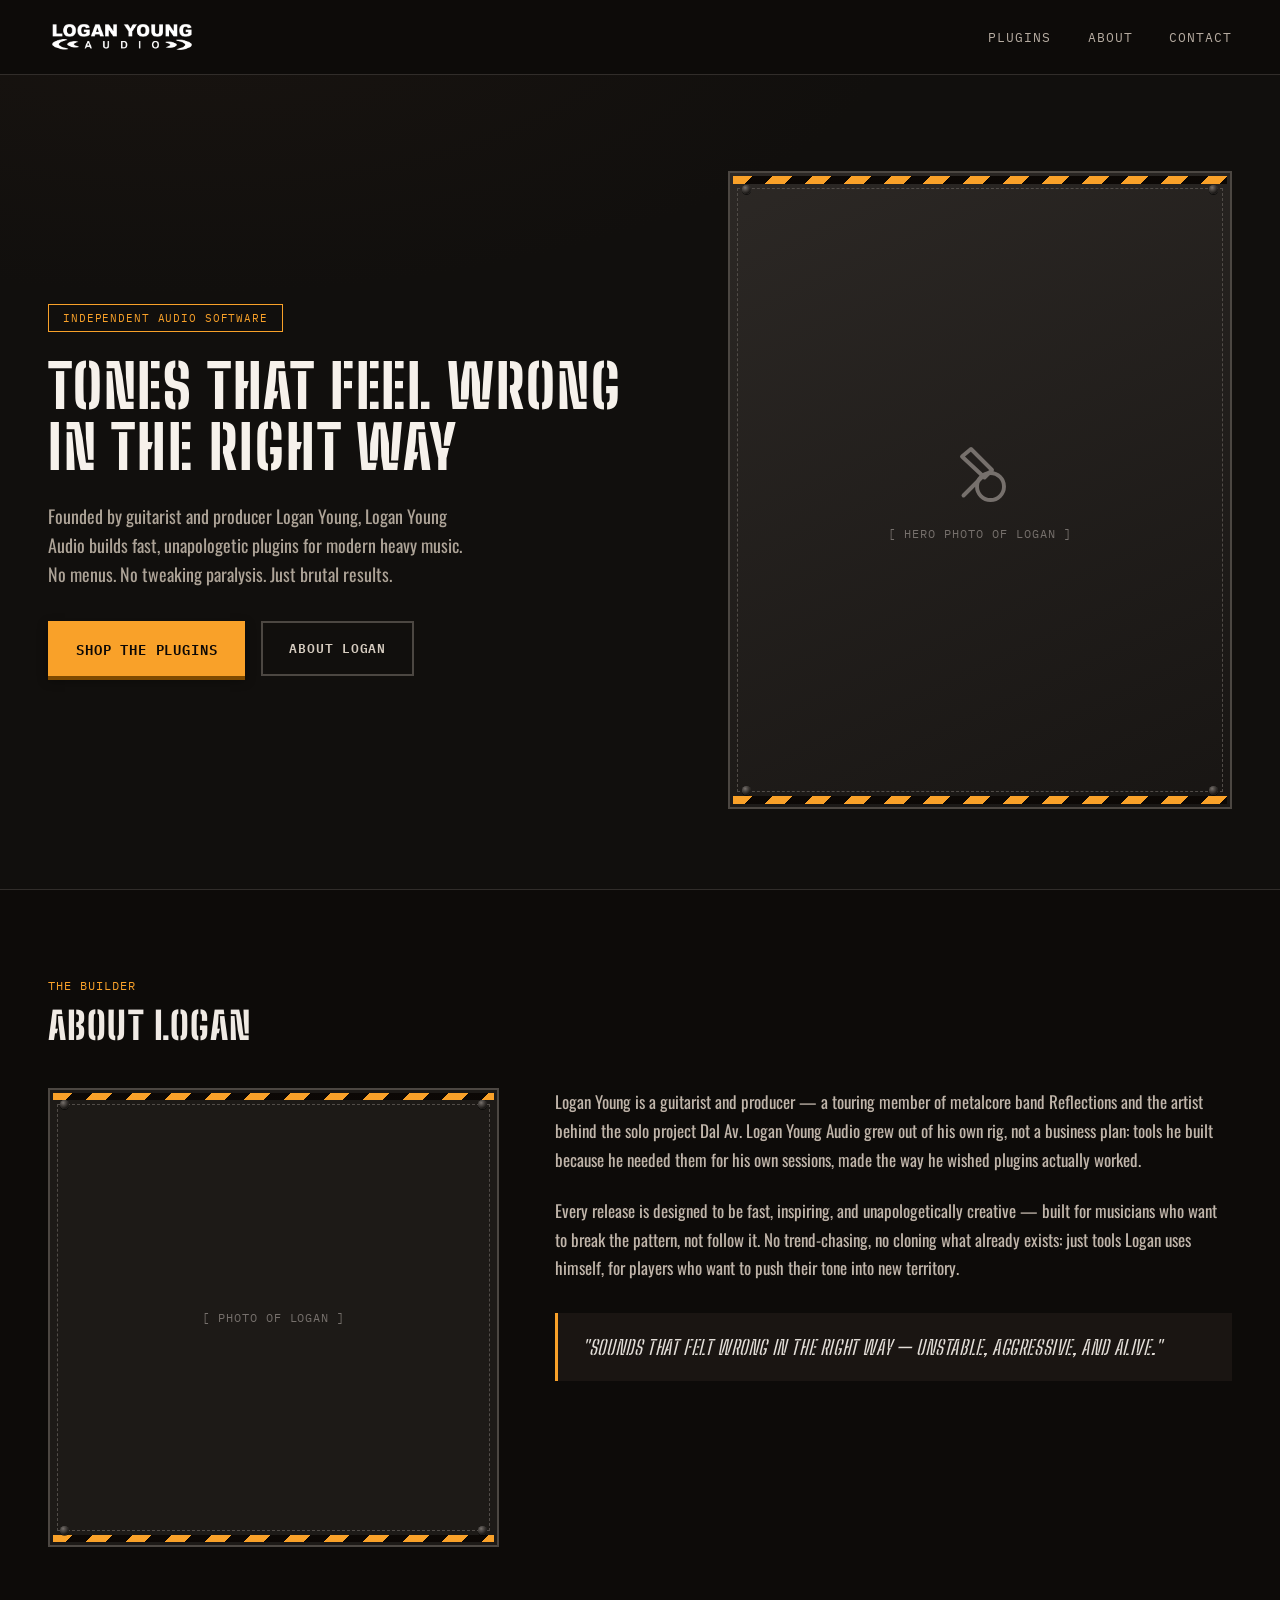
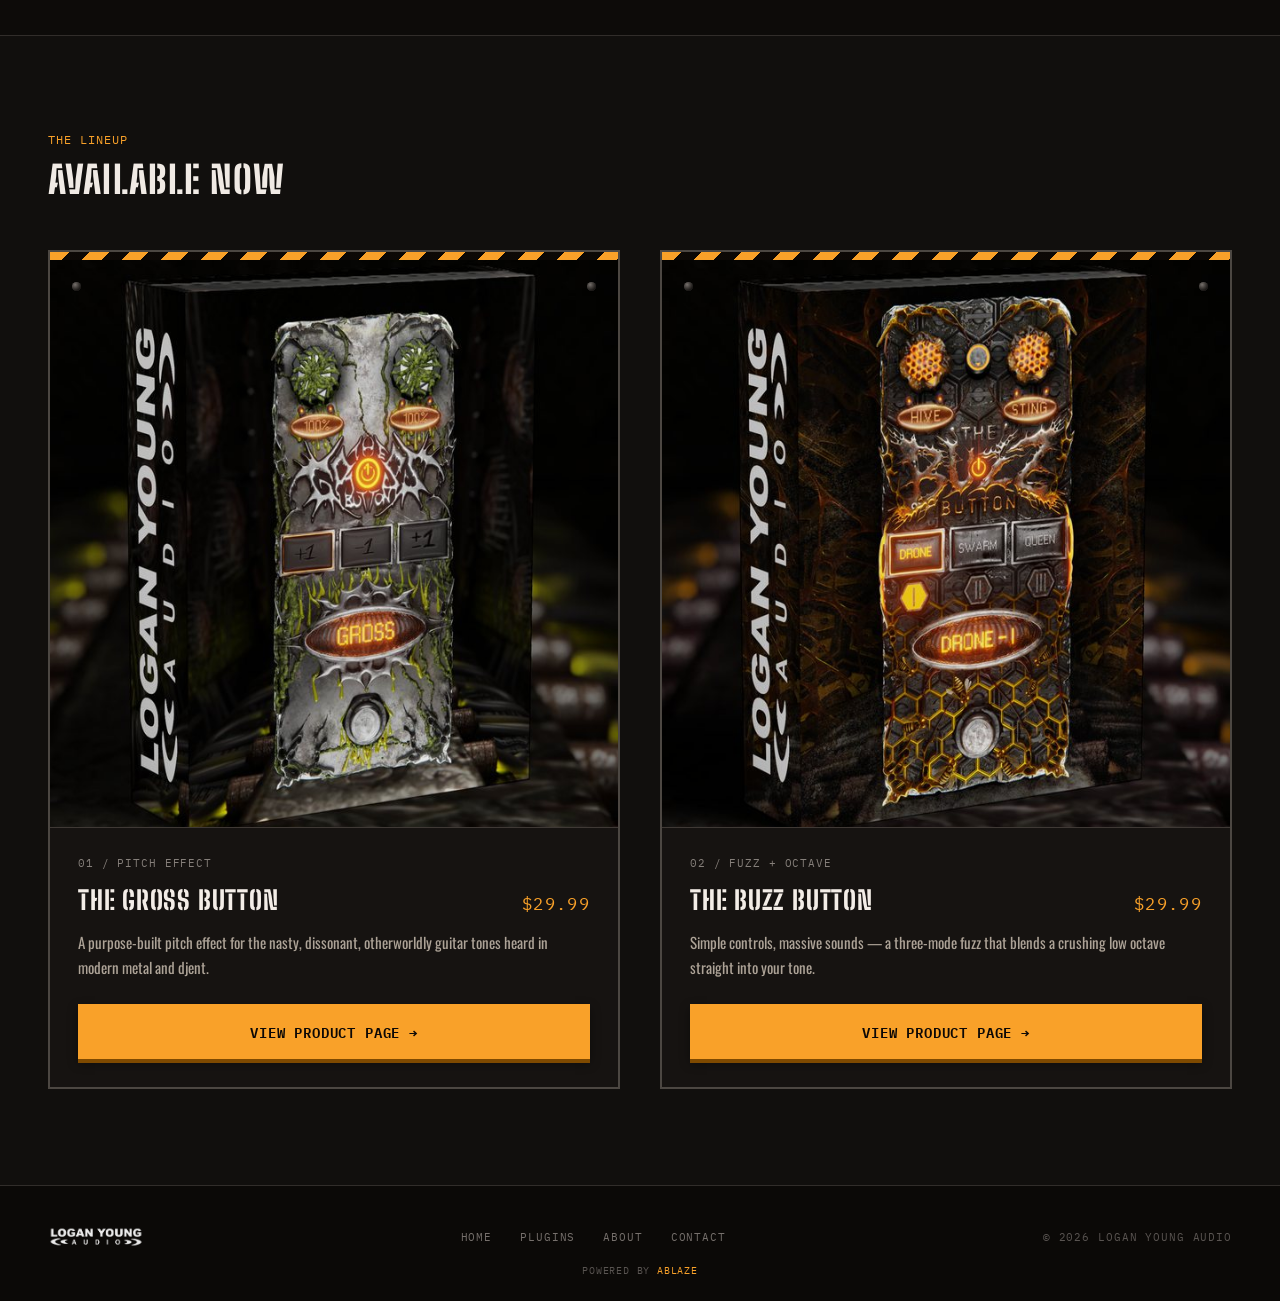
==== v2/index.html @ 4c64d868 "Add files via upload" ====
<!doctype html>
<html lang="en">
<head>
<meta charset="utf-8">
<meta name="viewport" content="width=device-width, initial-scale=1">
<title>Logan Young Audio — Independent Audio Software</title>
<meta name="description" content="Logan Young Audio builds fast, unapologetic plugins for modern heavy music. Shop The Gross Button and The Buzz Button.">
<link rel="stylesheet" href="https://fonts.googleapis.com/css2?family=Big+Shoulders+Stencil:wght@400..900&family=Oswald:wght@400;500;600;700&family=IBM+Plex+Mono:wght@500;600&display=swap">
<style>
  * { box-sizing: border-box; }
  html, body { margin: 0; padding: 0; }
  body {
    font-family: 'Oswald', 'Arial Narrow', sans-serif;
    background: oklch(0.17 0.006 60);
    color: oklch(0.92 0.01 70);
  }
  a { color: var(--accent, oklch(0.78 0.16 68)); text-decoration: none; }
  a:hover { color: oklch(0.85 0.14 68); }
  .stencil {
    font-family: 'Big Shoulders Stencil', 'Arial Narrow', sans-serif;
    text-transform: uppercase;
    letter-spacing: 0.03em;
  }
  .mono {
    font-family: 'IBM Plex Mono', monospace;
    letter-spacing: 0.08em;
    text-transform: uppercase;
  }
  .rivet {
    position: absolute;
    width: 9px;
    height: 9px;
    border-radius: 50%;
    background: radial-gradient(circle at 35% 30%, oklch(0.55 0.01 60), oklch(0.2 0.006 60) 70%);
    box-shadow: 0 1px 0 rgba(0,0,0,0.6), inset 0 0 1px rgba(255,255,255,0.15);
  }
  .btn-primary {
    display: inline-flex;
    align-items: center;
    gap: 10px;
    padding: 16px 28px;
    background: var(--accent, oklch(0.78 0.16 68));
    color: oklch(0.14 0.01 60);
    font-family: 'IBM Plex Mono', monospace;
    font-weight: 600;
    letter-spacing: 0.06em;
    text-transform: uppercase;
    font-size: 14px;
    border: none;
    box-shadow: 0 4px 0 oklch(0.46 0.11 68), 0 4px 10px rgba(0,0,0,0.4);
    cursor: pointer;
  }
  .btn-outline {
    display: inline-flex;
    align-items: center;
    gap: 10px;
    padding: 14px 26px;
    background: transparent;
    color: oklch(0.85 0.02 70);
    font-family: 'IBM Plex Mono', monospace;
    font-weight: 600;
    letter-spacing: 0.06em;
    text-transform: uppercase;
    font-size: 13px;
    border: 2px solid oklch(0.4 0.01 60);
  }
  .hazard-edge {
    background-image: repeating-linear-gradient(135deg, var(--accent, oklch(0.78 0.16 68)) 0 14px, oklch(0.14 0.01 60) 14px 28px);
  }
  @media (max-width: 720px) {
    .hero-grid { grid-template-columns: 1fr !important; }
    .about-grid { grid-template-columns: 1fr !important; }
    .plugin-grid { grid-template-columns: 1fr !important; }
    .nav-links { display: none !important; }
    .headline { font-size: 44px !important; }
    .section-pad { padding-left: 24px !important; padding-right: 24px !important; }
  }
</style>
</head>
<body>
<div style="display: flex; flex-direction: column; width: 100%; min-height: 100vh; background: oklch(0.17 0.006 60); --accent: oklch(0.78 0.16 68);">

  <!-- NAV -->
  <div style="display: flex; align-items: center; justify-content: space-between; padding: 20px 48px; border-bottom: 1px solid oklch(0.3 0.008 60); background: oklch(0.15 0.006 60);">
    <a href="index.html" style="display: flex; align-items: center; gap: 12px;">
      <img src="images/logo.png" alt="Logan Young Audio" style="height: 34px; width: auto;">
    </a>
    <div class="nav-links mono" style="display: flex; gap: 36px; font-size: 13px; color: oklch(0.75 0.02 70);">
      <a href="#plugins" style="color: inherit;">PLUGINS</a>
      <a href="about.html" style="color: inherit;">ABOUT</a>
      <a href="contact.html" style="color: inherit;">CONTACT</a>
    </div>
  </div>

  <!-- HERO -->
  <div class="section-pad" style="padding: 96px 48px 80px; background: radial-gradient(1200px 500px at 15% -10%, oklch(0.24 0.02 55 / 0.35), transparent 60%);">
    <div class="hero-grid" style="display: grid; grid-template-columns: 1.1fr 0.9fr; gap: 64px; align-items: center; max-width: 1200px; margin: 0 auto;">

      <div style="display: flex; flex-direction: column; gap: 24px;">
        <div class="mono" style="display: inline-flex; align-self: flex-start; padding: 6px 14px; border: 1px solid var(--accent, oklch(0.78 0.16 68)); color: var(--accent, oklch(0.78 0.16 68)); font-size: 11px;">INDEPENDENT AUDIO SOFTWARE</div>
        <h1 class="stencil headline" style="margin: 0; font-size: 60px; font-weight: 800; line-height: 1.02; color: oklch(0.96 0.01 70);">TONES THAT FEEL WRONG IN THE RIGHT WAY</h1>
        <p style="margin: 0; font-size: 18px; line-height: 1.6; color: oklch(0.72 0.02 70); max-width: 46ch;">Founded by guitarist and producer Logan Young, Logan Young Audio builds fast, unapologetic plugins for modern heavy music. No menus. No tweaking paralysis. Just brutal results.</p>
        <div style="display: flex; gap: 16px; margin-top: 8px;">
          <a href="#plugins" class="btn-primary">Shop The Plugins</a>
          <a href="about.html" class="btn-outline">About Logan</a>
        </div>
      </div>

      <div style="position: relative;">
        <div style="position: relative; border: 2px solid oklch(0.4 0.01 60); background: linear-gradient(155deg, oklch(0.28 0.008 60), oklch(0.2 0.006 60)); aspect-ratio: 4 / 5; padding: 3px;">
          <div class="hazard-edge" style="height: 8px; width: 100%;"></div>
          <div style="height: calc(100% - 16px); display: flex; flex-direction: column; align-items: center; justify-content: center; gap: 14px; border: 1px dashed oklch(0.42 0.01 60); margin: 4px;">
            <svg width="72" height="72" viewBox="0 0 24 24" fill="none" stroke="oklch(0.55 0.01 60)" stroke-width="1.3" stroke-linecap="round" stroke-linejoin="round">
              <path d="M9 3l7 7-2.5 2.5L6 5.5 9 3z"></path>
              <circle cx="15.5" cy="15.5" r="4.5"></circle>
              <path d="M12.5 12.5l-6 6"></path>
            </svg>
            <div class="mono" style="font-size: 12px; color: oklch(0.55 0.01 60); text-align: center;">[ HERO PHOTO OF LOGAN ]</div>
          </div>
          <div class="hazard-edge" style="height: 8px; width: 100%;"></div>
          <div class="rivet" style="top: 12px; left: 12px;"></div>
          <div class="rivet" style="top: 12px; right: 12px;"></div>
          <div class="rivet" style="bottom: 12px; left: 12px;"></div>
          <div class="rivet" style="bottom: 12px; right: 12px;"></div>
        </div>
      </div>

    </div>
  </div>

  <!-- ABOUT -->
  <div id="about" class="section-pad" style="padding: 88px 48px; background: oklch(0.15 0.006 60); border-top: 1px solid oklch(0.3 0.008 60); border-bottom: 1px solid oklch(0.3 0.008 60);">
    <div style="max-width: 1200px; margin: 0 auto;">
      <div class="mono" style="font-size: 12px; color: var(--accent, oklch(0.78 0.16 68)); margin-bottom: 10px;">THE BUILDER</div>
      <h2 class="stencil" style="margin: 0 0 40px; font-size: 38px; font-weight: 800; color: oklch(0.94 0.01 70);">ABOUT LOGAN</h2>

      <div class="about-grid" style="display: grid; grid-template-columns: 0.8fr 1.2fr; gap: 56px; align-items: start;">

        <div style="position: relative; border: 2px solid oklch(0.4 0.01 60); background: oklch(0.22 0.008 60); aspect-ratio: 1 / 1; padding: 3px;">
          <div class="hazard-edge" style="height: 7px; width: 100%;"></div>
          <div style="height: calc(100% - 14px); display: flex; align-items: center; justify-content: center; border: 1px dashed oklch(0.42 0.01 60); margin: 4px;">
            <div class="mono" style="font-size: 12px; color: oklch(0.55 0.01 60);">[ PHOTO OF LOGAN ]</div>
          </div>
          <div class="hazard-edge" style="height: 7px; width: 100%;"></div>
          <div class="rivet" style="top: 10px; left: 10px;"></div>
          <div class="rivet" style="top: 10px; right: 10px;"></div>
          <div class="rivet" style="bottom: 10px; left: 10px;"></div>
          <div class="rivet" style="bottom: 10px; right: 10px;"></div>
        </div>

        <div style="display: flex; flex-direction: column; gap: 22px;">
          <p style="margin: 0; font-size: 17px; line-height: 1.7; color: oklch(0.78 0.02 70);">Logan Young is a guitarist and producer — a touring member of metalcore band Reflections and the artist behind the solo project Dal Av. Logan Young Audio grew out of his own rig, not a business plan: tools he built because he needed them for his own sessions, made the way he wished plugins actually worked.</p>
          <p style="margin: 0; font-size: 17px; line-height: 1.7; color: oklch(0.78 0.02 70);">Every release is designed to be fast, inspiring, and unapologetically creative — built for musicians who want to break the pattern, not follow it. No trend-chasing, no cloning what already exists: just tools Logan uses himself, for players who want to push their tone into new territory.</p>

          <div style="display: flex; align-items: center; gap: 16px; padding: 20px 24px; border-left: 3px solid var(--accent, oklch(0.78 0.16 68)); background: oklch(0.2 0.01 60); margin-top: 8px;">
            <div class="stencil" style="font-size: 20px; font-style: italic; color: oklch(0.9 0.01 70); line-height: 1.4;">"Sounds that felt wrong in the right way — unstable, aggressive, and alive."</div>
          </div>
        </div>

      </div>
    </div>
  </div>

  <!-- PLUGINS -->
  <div id="plugins" class="section-pad" style="padding: 96px 48px;">
    <div style="max-width: 1200px; margin: 0 auto;">
      <div class="mono" style="font-size: 12px; color: var(--accent, oklch(0.78 0.16 68)); margin-bottom: 10px;">THE LINEUP</div>
      <h2 class="stencil" style="margin: 0 0 48px; font-size: 38px; font-weight: 800; color: oklch(0.94 0.01 70);">AVAILABLE NOW</h2>

      <div class="plugin-grid" style="display: grid; grid-template-columns: 1fr 1fr; gap: 40px;">

        <!-- Plugin 1: The Gross Button -->
        <div style="display: flex; flex-direction: column; border: 2px solid oklch(0.4 0.01 60); background: oklch(0.19 0.007 60);">
          <div class="hazard-edge" style="height: 8px; width: 100%;"></div>
          <a href="the-gross-button.html" style="position: relative; display: block; aspect-ratio: 1 / 1; border-bottom: 1px solid oklch(0.35 0.01 60); background: oklch(0.13 0.008 60); overflow: hidden;">
            <img src="images/gross-gross.jpg" alt="The Gross Button" style="position: absolute; inset: 0; width: 100%; height: 100%; object-fit: cover;">
            <div class="rivet" style="top: 22px; left: 22px;"></div>
            <div class="rivet" style="top: 22px; right: 22px;"></div>
          </a>
          <div style="padding: 28px; display: flex; flex-direction: column; gap: 14px; flex: 1;">
            <div class="mono" style="font-size: 11px; color: oklch(0.6 0.01 60);">01 / PITCH EFFECT</div>
            <div style="display: flex; align-items: baseline; justify-content: space-between; gap: 12px;">
              <h3 class="stencil" style="margin: 0; font-size: 26px; font-weight: 800; color: oklch(0.95 0.01 70);">THE GROSS BUTTON</h3>
              <div class="mono" style="font-size: 17px; color: var(--accent, oklch(0.78 0.16 68)); white-space: nowrap;">$29.99</div>
            </div>
            <p style="margin: 0; font-size: 15px; line-height: 1.65; color: oklch(0.72 0.02 70);">A purpose-built pitch effect for the nasty, dissonant, otherworldly guitar tones heard in modern metal and djent.</p>
            <a href="the-gross-button.html" class="btn-primary" style="justify-content: center; margin-top: 10px;">View Product Page →</a>
          </div>
        </div>

        <!-- Plugin 2: The Buzz Button -->
        <div style="display: flex; flex-direction: column; border: 2px solid oklch(0.4 0.01 60); background: oklch(0.19 0.007 60);">
          <div class="hazard-edge" style="height: 8px; width: 100%;"></div>
          <a href="the-buzz-button.html" style="position: relative; display: block; aspect-ratio: 1 / 1; border-bottom: 1px solid oklch(0.35 0.01 60); background: oklch(0.13 0.008 60); overflow: hidden;">
            <img src="images/buzz-drone.jpg" alt="The Buzz Button" style="position: absolute; inset: 0; width: 100%; height: 100%; object-fit: cover;">
            <div class="rivet" style="top: 22px; left: 22px;"></div>
            <div class="rivet" style="top: 22px; right: 22px;"></div>
          </a>
          <div style="padding: 28px; display: flex; flex-direction: column; gap: 14px; flex: 1;">
            <div class="mono" style="font-size: 11px; color: oklch(0.6 0.01 60);">02 / FUZZ + OCTAVE</div>
            <div style="display: flex; align-items: baseline; justify-content: space-between; gap: 12px;">
              <h3 class="stencil" style="margin: 0; font-size: 26px; font-weight: 800; color: oklch(0.95 0.01 70);">THE BUZZ BUTTON</h3>
              <div class="mono" style="font-size: 17px; color: var(--accent, oklch(0.78 0.16 68)); white-space: nowrap;">$29.99</div>
            </div>
            <p style="margin: 0; font-size: 15px; line-height: 1.65; color: oklch(0.72 0.02 70);">Simple controls, massive sounds — a three-mode fuzz that blends a crushing low octave straight into your tone.</p>
            <a href="the-buzz-button.html" class="btn-primary" style="justify-content: center; margin-top: 10px;">View Product Page →</a>
          </div>
        </div>

      </div>
    </div>
  </div>

  <!-- FOOTER -->
  <div style="margin-top: auto; padding: 40px 48px 24px; border-top: 1px solid oklch(0.3 0.008 60); background: oklch(0.14 0.005 60);">
    <div style="max-width: 1200px; margin: 0 auto; display: flex; align-items: center; justify-content: space-between; flex-wrap: wrap; gap: 20px;">
      <img src="images/logo.png" alt="Logan Young Audio" style="height: 22px; width: auto; opacity: 0.92;">
      <div class="mono" style="display: flex; gap: 28px; font-size: 11px; color: oklch(0.55 0.01 60);">
        <a href="index.html" style="color: inherit;">HOME</a>
        <a href="#plugins" style="color: inherit;">PLUGINS</a>
        <a href="about.html" style="color: inherit;">ABOUT</a>
        <a href="contact.html" style="color: inherit;">CONTACT</a>
      </div>
      <div class="mono" style="font-size: 11px; color: oklch(0.45 0.008 60);">© 2026 LOGAN YOUNG AUDIO</div>
    </div>
    <div class="mono" style="max-width: 1200px; margin: 16px auto 0; text-align: center; font-size: 10px; color: oklch(0.45 0.008 60);">POWERED BY <a href="https://www.ablazeaudio.com/" style="color: var(--accent, oklch(0.78 0.16 68));">ABLAZE</a></div>
  </div>

</div>
</body>
</html>
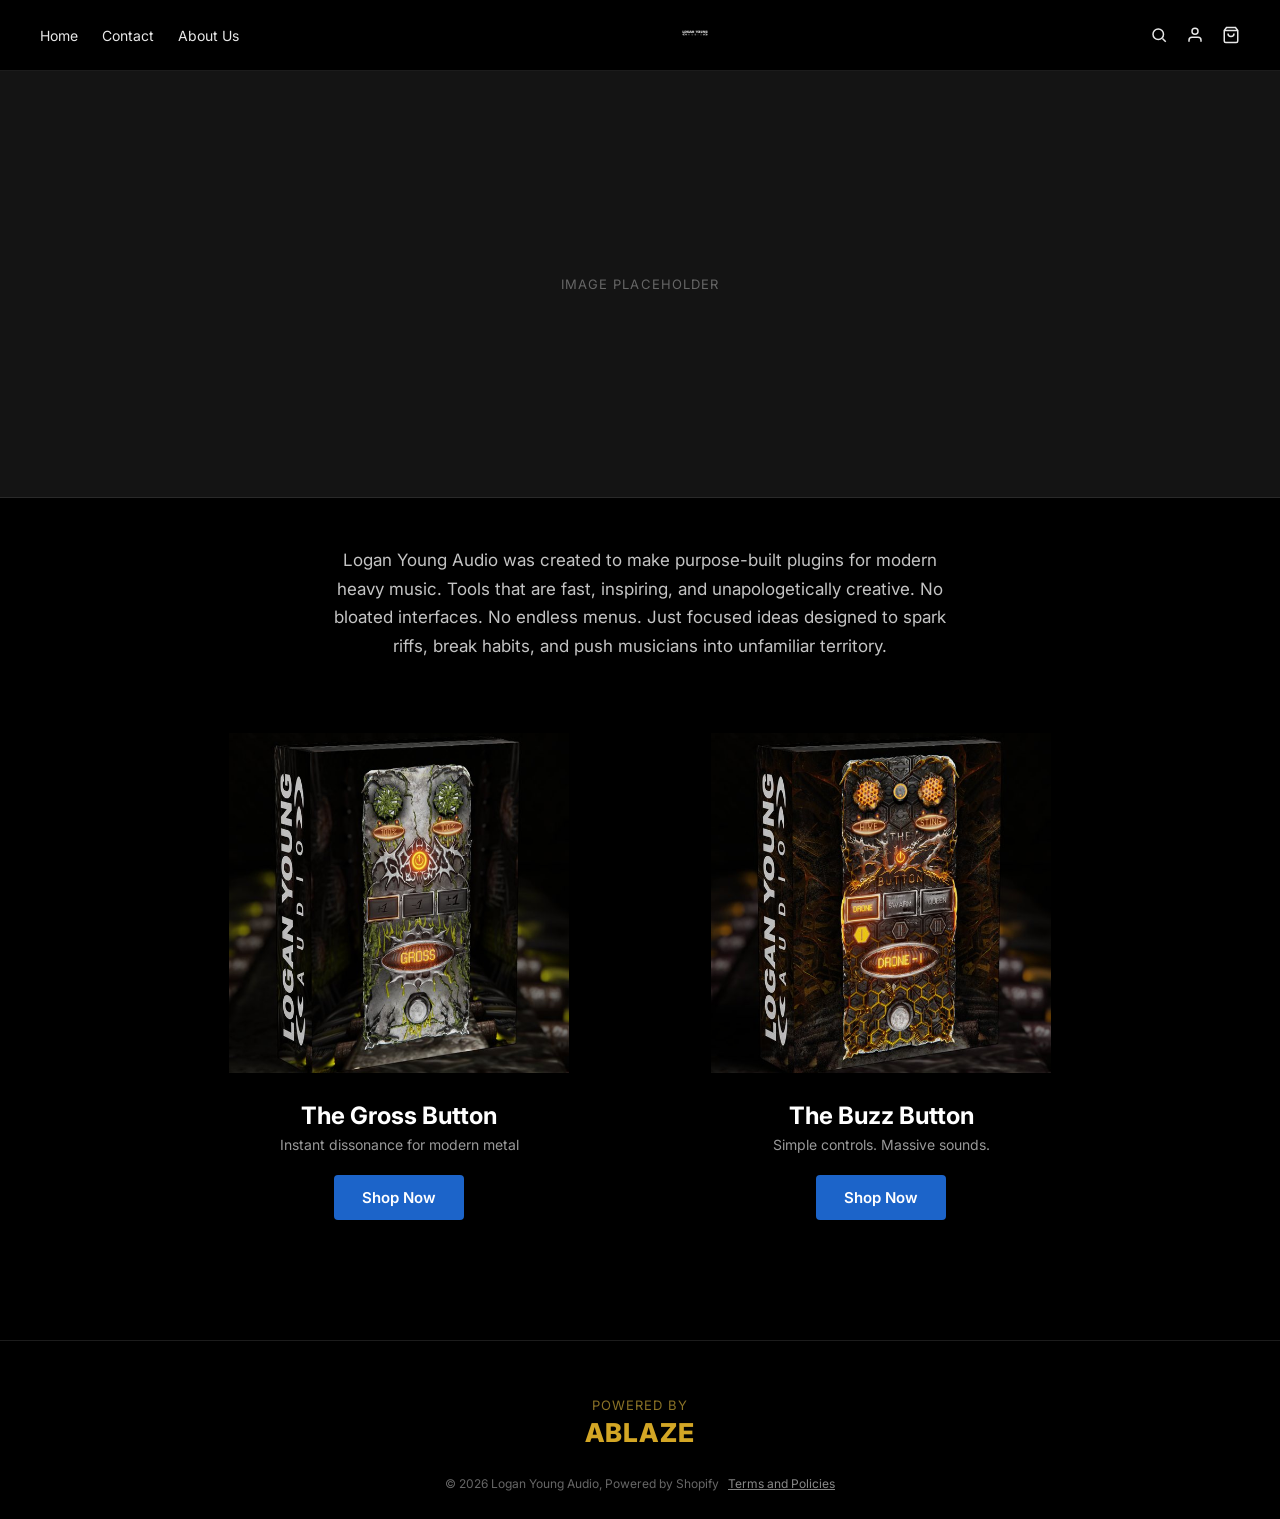
==== commit f9ae8c44: "Add files via upload" ====
--- a/v2/index.html
+++ b/v2/index.html
@@ -3,227 +3,93 @@
 <head>
 <meta charset="utf-8">
 <meta name="viewport" content="width=device-width, initial-scale=1">
-<title>Logan Young Audio — Independent Audio Software</title>
-<meta name="description" content="Logan Young Audio builds fast, unapologetic plugins for modern heavy music. Shop The Gross Button and The Buzz Button.">
-<link rel="stylesheet" href="https://fonts.googleapis.com/css2?family=Big+Shoulders+Stencil:wght@400..900&family=Oswald:wght@400;500;600;700&family=IBM+Plex+Mono:wght@500;600&display=swap">
+<title>Logan Young Audio</title>
+<meta name="description" content="Logan Young Audio — independent audio software for modern heavy music. Shop The Gross Button and The Buzz Button.">
+<link rel="stylesheet" href="https://fonts.googleapis.com/css2?family=Inter:wght@400;500;600;700;800&display=swap">
 <style>
   * { box-sizing: border-box; }
   html, body { margin: 0; padding: 0; }
   body {
-    font-family: 'Oswald', 'Arial Narrow', sans-serif;
-    background: oklch(0.17 0.006 60);
-    color: oklch(0.92 0.01 70);
+    font-family: 'Inter', -apple-system, 'Helvetica Neue', Arial, sans-serif;
+    background: #000000;
+    color: #f2f2f2;
   }
-  a { color: var(--accent, oklch(0.78 0.16 68)); text-decoration: none; }
-  a:hover { color: oklch(0.85 0.14 68); }
-  .stencil {
-    font-family: 'Big Shoulders Stencil', 'Arial Narrow', sans-serif;
-    text-transform: uppercase;
-    letter-spacing: 0.03em;
-  }
-  .mono {
-    font-family: 'IBM Plex Mono', monospace;
-    letter-spacing: 0.08em;
-    text-transform: uppercase;
-  }
-  .rivet {
-    position: absolute;
-    width: 9px;
-    height: 9px;
-    border-radius: 50%;
-    background: radial-gradient(circle at 35% 30%, oklch(0.55 0.01 60), oklch(0.2 0.006 60) 70%);
-    box-shadow: 0 1px 0 rgba(0,0,0,0.6), inset 0 0 1px rgba(255,255,255,0.15);
-  }
-  .btn-primary {
+  a { color: inherit; text-decoration: none; }
+  .btn-blue {
     display: inline-flex;
     align-items: center;
-    gap: 10px;
-    padding: 16px 28px;
-    background: var(--accent, oklch(0.78 0.16 68));
-    color: oklch(0.14 0.01 60);
-    font-family: 'IBM Plex Mono', monospace;
+    justify-content: center;
+    padding: 13px 28px;
+    background: #1c64c9;
+    color: #ffffff;
     font-weight: 600;
-    letter-spacing: 0.06em;
-    text-transform: uppercase;
-    font-size: 14px;
+    font-size: 15px;
     border: none;
-    box-shadow: 0 4px 0 oklch(0.46 0.11 68), 0 4px 10px rgba(0,0,0,0.4);
-    cursor: pointer;
+    border-radius: 4px;
   }
-  .btn-outline {
-    display: inline-flex;
-    align-items: center;
-    gap: 10px;
-    padding: 14px 26px;
-    background: transparent;
-    color: oklch(0.85 0.02 70);
-    font-family: 'IBM Plex Mono', monospace;
-    font-weight: 600;
-    letter-spacing: 0.06em;
-    text-transform: uppercase;
-    font-size: 13px;
-    border: 2px solid oklch(0.4 0.01 60);
-  }
-  .hazard-edge {
-    background-image: repeating-linear-gradient(135deg, var(--accent, oklch(0.78 0.16 68)) 0 14px, oklch(0.14 0.01 60) 14px 28px);
-  }
-  @media (max-width: 720px) {
-    .hero-grid { grid-template-columns: 1fr !important; }
-    .about-grid { grid-template-columns: 1fr !important; }
-    .plugin-grid { grid-template-columns: 1fr !important; }
+  .product-tile { display: flex; flex-direction: column; align-items: center; text-align: center; text-decoration: none; }
+  .product-tile img { width: 100%; max-width: 340px; height: auto; display: block; }
+  .product-tile:hover img { opacity: 0.92; }
+  @media (max-width: 760px) {
+    .tile-grid { grid-template-columns: 1fr !important; }
     .nav-links { display: none !important; }
-    .headline { font-size: 44px !important; }
-    .section-pad { padding-left: 24px !important; padding-right: 24px !important; }
   }
 </style>
 </head>
 <body>
-<div style="display: flex; flex-direction: column; width: 100%; min-height: 100vh; background: oklch(0.17 0.006 60); --accent: oklch(0.78 0.16 68);">
+<div style="display: flex; flex-direction: column; width: 100%; min-height: 100vh; background: #000000;">
 
   <!-- NAV -->
-  <div style="display: flex; align-items: center; justify-content: space-between; padding: 20px 48px; border-bottom: 1px solid oklch(0.3 0.008 60); background: oklch(0.15 0.006 60);">
-    <a href="index.html" style="display: flex; align-items: center; gap: 12px;">
-      <img src="images/logo.png" alt="Logan Young Audio" style="height: 34px; width: auto;">
-    </a>
-    <div class="nav-links mono" style="display: flex; gap: 36px; font-size: 13px; color: oklch(0.75 0.02 70);">
-      <a href="#plugins" style="color: inherit;">PLUGINS</a>
-      <a href="about.html" style="color: inherit;">ABOUT</a>
-      <a href="contact.html" style="color: inherit;">CONTACT</a>
+  <div style="display: flex; align-items: center; justify-content: space-between; padding: 20px 40px; border-bottom: 1px solid #1c1c1c;">
+    <div class="nav-links" style="display: flex; gap: 24px; font-size: 14px; color: #e8e8e8;">
+      <a href="index.html">Home</a>
+      <a href="contact.html">Contact</a>
+      <a href="about-us.html">About Us</a>
+    </div>
+    <a href="index.html"><img src="images/logo-white.png" alt="Logan Young Audio" style="height: 26px; width: auto;"></a>
+    <div style="display: flex; gap: 18px; color: #e8e8e8;">
+      <svg width="18" height="18" viewBox="0 0 24 24" fill="none" stroke="currentColor" stroke-width="2"><circle cx="11" cy="11" r="7"></circle><line x1="21" y1="21" x2="16.65" y2="16.65"></line></svg>
+      <svg width="18" height="18" viewBox="0 0 24 24" fill="none" stroke="currentColor" stroke-width="2"><path d="M20 21v-2a4 4 0 0 0-4-4H8a4 4 0 0 0-4 4v2"></path><circle cx="12" cy="7" r="4"></circle></svg>
+      <svg width="18" height="18" viewBox="0 0 24 24" fill="none" stroke="currentColor" stroke-width="2"><path d="M6 2 3 6v14a2 2 0 0 0 2 2h14a2 2 0 0 0 2-2V6l-3-4Z"></path><path d="M3 6h18"></path><path d="M16 10a4 4 0 0 1-8 0"></path></svg>
     </div>
   </div>
 
-  <!-- HERO -->
-  <div class="section-pad" style="padding: 96px 48px 80px; background: radial-gradient(1200px 500px at 15% -10%, oklch(0.24 0.02 55 / 0.35), transparent 60%);">
-    <div class="hero-grid" style="display: grid; grid-template-columns: 1.1fr 0.9fr; gap: 64px; align-items: center; max-width: 1200px; margin: 0 auto;">
+  <!-- HERO IMAGE (full width, scales with viewport) -->
+  <div style="width: 100%; aspect-ratio: 3 / 1; background: #141414; border-bottom: 1px solid #2a2a2a; display: flex; align-items: center; justify-content: center;">
+    <span style="font-size: 13px; letter-spacing: 0.08em; color: #666666;">IMAGE PLACEHOLDER</span>
+  </div>
 
-      <div style="display: flex; flex-direction: column; gap: 24px;">
-        <div class="mono" style="display: inline-flex; align-self: flex-start; padding: 6px 14px; border: 1px solid var(--accent, oklch(0.78 0.16 68)); color: var(--accent, oklch(0.78 0.16 68)); font-size: 11px;">INDEPENDENT AUDIO SOFTWARE</div>
-        <h1 class="stencil headline" style="margin: 0; font-size: 60px; font-weight: 800; line-height: 1.02; color: oklch(0.96 0.01 70);">TONES THAT FEEL WRONG IN THE RIGHT WAY</h1>
-        <p style="margin: 0; font-size: 18px; line-height: 1.6; color: oklch(0.72 0.02 70); max-width: 46ch;">Founded by guitarist and producer Logan Young, Logan Young Audio builds fast, unapologetic plugins for modern heavy music. No menus. No tweaking paralysis. Just brutal results.</p>
-        <div style="display: flex; gap: 16px; margin-top: 8px;">
-          <a href="#plugins" class="btn-primary">Shop The Plugins</a>
-          <a href="about.html" class="btn-outline">About Logan</a>
-        </div>
-      </div>
+  <!-- HERO TEXT -->
+  <div style="padding: 48px 40px 72px; text-align: center;">
+    <p style="max-width: 640px; margin: 0 auto; font-size: 17px; line-height: 1.7; color: #c4c4c4;">Logan Young Audio was created to make purpose-built plugins for modern heavy music. Tools that are fast, inspiring, and unapologetically creative. No bloated interfaces. No endless menus. Just focused ideas designed to spark riffs, break habits, and push musicians into unfamiliar territory.</p>
+  </div>
 
-      <div style="position: relative;">
-        <div style="position: relative; border: 2px solid oklch(0.4 0.01 60); background: linear-gradient(155deg, oklch(0.28 0.008 60), oklch(0.2 0.006 60)); aspect-ratio: 4 / 5; padding: 3px;">
-          <div class="hazard-edge" style="height: 8px; width: 100%;"></div>
-          <div style="height: calc(100% - 16px); display: flex; flex-direction: column; align-items: center; justify-content: center; gap: 14px; border: 1px dashed oklch(0.42 0.01 60); margin: 4px;">
-            <svg width="72" height="72" viewBox="0 0 24 24" fill="none" stroke="oklch(0.55 0.01 60)" stroke-width="1.3" stroke-linecap="round" stroke-linejoin="round">
-              <path d="M9 3l7 7-2.5 2.5L6 5.5 9 3z"></path>
-              <circle cx="15.5" cy="15.5" r="4.5"></circle>
-              <path d="M12.5 12.5l-6 6"></path>
-            </svg>
-            <div class="mono" style="font-size: 12px; color: oklch(0.55 0.01 60); text-align: center;">[ HERO PHOTO OF LOGAN ]</div>
-          </div>
-          <div class="hazard-edge" style="height: 8px; width: 100%;"></div>
-          <div class="rivet" style="top: 12px; left: 12px;"></div>
-          <div class="rivet" style="top: 12px; right: 12px;"></div>
-          <div class="rivet" style="bottom: 12px; left: 12px;"></div>
-          <div class="rivet" style="bottom: 12px; right: 12px;"></div>
-        </div>
-      </div>
+  <!-- TWO PRODUCTS -->
+  <div style="flex: 1; padding: 0 40px 120px; display: flex; align-items: flex-start; justify-content: center;">
+    <div class="tile-grid" style="display: grid; grid-template-columns: 1fr 1fr; gap: 64px; max-width: 900px; width: 100%;">
+
+      <a href="the-gross-button.html" class="product-tile">
+        <img src="images/gross-gross.jpg" alt="The Gross Button">
+        <h2 style="margin: 28px 0 6px; font-size: 24px; font-weight: 700; color: #ffffff;">The Gross Button</h2>
+        <p style="margin: 0 0 22px; font-size: 14px; color: #999999;">Instant dissonance for modern metal</p>
+        <span class="btn-blue">Shop Now</span>
+      </a>
+
+      <a href="the-buzz-button.html" class="product-tile">
+        <img src="images/buzz-drone.jpg" alt="The Buzz Button">
+        <h2 style="margin: 28px 0 6px; font-size: 24px; font-weight: 700; color: #ffffff;">The Buzz Button</h2>
+        <p style="margin: 0 0 22px; font-size: 14px; color: #999999;">Simple controls. Massive sounds.</p>
+        <span class="btn-blue">Shop Now</span>
+      </a>
 
     </div>
   </div>
 
-  <!-- ABOUT -->
-  <div id="about" class="section-pad" style="padding: 88px 48px; background: oklch(0.15 0.006 60); border-top: 1px solid oklch(0.3 0.008 60); border-bottom: 1px solid oklch(0.3 0.008 60);">
-    <div style="max-width: 1200px; margin: 0 auto;">
-      <div class="mono" style="font-size: 12px; color: var(--accent, oklch(0.78 0.16 68)); margin-bottom: 10px;">THE BUILDER</div>
-      <h2 class="stencil" style="margin: 0 0 40px; font-size: 38px; font-weight: 800; color: oklch(0.94 0.01 70);">ABOUT LOGAN</h2>
-
-      <div class="about-grid" style="display: grid; grid-template-columns: 0.8fr 1.2fr; gap: 56px; align-items: start;">
-
-        <div style="position: relative; border: 2px solid oklch(0.4 0.01 60); background: oklch(0.22 0.008 60); aspect-ratio: 1 / 1; padding: 3px;">
-          <div class="hazard-edge" style="height: 7px; width: 100%;"></div>
-          <div style="height: calc(100% - 14px); display: flex; align-items: center; justify-content: center; border: 1px dashed oklch(0.42 0.01 60); margin: 4px;">
-            <div class="mono" style="font-size: 12px; color: oklch(0.55 0.01 60);">[ PHOTO OF LOGAN ]</div>
-          </div>
-          <div class="hazard-edge" style="height: 7px; width: 100%;"></div>
-          <div class="rivet" style="top: 10px; left: 10px;"></div>
-          <div class="rivet" style="top: 10px; right: 10px;"></div>
-          <div class="rivet" style="bottom: 10px; left: 10px;"></div>
-          <div class="rivet" style="bottom: 10px; right: 10px;"></div>
-        </div>
-
-        <div style="display: flex; flex-direction: column; gap: 22px;">
-          <p style="margin: 0; font-size: 17px; line-height: 1.7; color: oklch(0.78 0.02 70);">Logan Young is a guitarist and producer — a touring member of metalcore band Reflections and the artist behind the solo project Dal Av. Logan Young Audio grew out of his own rig, not a business plan: tools he built because he needed them for his own sessions, made the way he wished plugins actually worked.</p>
-          <p style="margin: 0; font-size: 17px; line-height: 1.7; color: oklch(0.78 0.02 70);">Every release is designed to be fast, inspiring, and unapologetically creative — built for musicians who want to break the pattern, not follow it. No trend-chasing, no cloning what already exists: just tools Logan uses himself, for players who want to push their tone into new territory.</p>
-
-          <div style="display: flex; align-items: center; gap: 16px; padding: 20px 24px; border-left: 3px solid var(--accent, oklch(0.78 0.16 68)); background: oklch(0.2 0.01 60); margin-top: 8px;">
-            <div class="stencil" style="font-size: 20px; font-style: italic; color: oklch(0.9 0.01 70); line-height: 1.4;">"Sounds that felt wrong in the right way — unstable, aggressive, and alive."</div>
-          </div>
-        </div>
-
-      </div>
-    </div>
-  </div>
-
-  <!-- PLUGINS -->
-  <div id="plugins" class="section-pad" style="padding: 96px 48px;">
-    <div style="max-width: 1200px; margin: 0 auto;">
-      <div class="mono" style="font-size: 12px; color: var(--accent, oklch(0.78 0.16 68)); margin-bottom: 10px;">THE LINEUP</div>
-      <h2 class="stencil" style="margin: 0 0 48px; font-size: 38px; font-weight: 800; color: oklch(0.94 0.01 70);">AVAILABLE NOW</h2>
-
-      <div class="plugin-grid" style="display: grid; grid-template-columns: 1fr 1fr; gap: 40px;">
-
-        <!-- Plugin 1: The Gross Button -->
-        <div style="display: flex; flex-direction: column; border: 2px solid oklch(0.4 0.01 60); background: oklch(0.19 0.007 60);">
-          <div class="hazard-edge" style="height: 8px; width: 100%;"></div>
-          <a href="the-gross-button.html" style="position: relative; display: block; aspect-ratio: 1 / 1; border-bottom: 1px solid oklch(0.35 0.01 60); background: oklch(0.13 0.008 60); overflow: hidden;">
-            <img src="images/gross-gross.jpg" alt="The Gross Button" style="position: absolute; inset: 0; width: 100%; height: 100%; object-fit: cover;">
-            <div class="rivet" style="top: 22px; left: 22px;"></div>
-            <div class="rivet" style="top: 22px; right: 22px;"></div>
-          </a>
-          <div style="padding: 28px; display: flex; flex-direction: column; gap: 14px; flex: 1;">
-            <div class="mono" style="font-size: 11px; color: oklch(0.6 0.01 60);">01 / PITCH EFFECT</div>
-            <div style="display: flex; align-items: baseline; justify-content: space-between; gap: 12px;">
-              <h3 class="stencil" style="margin: 0; font-size: 26px; font-weight: 800; color: oklch(0.95 0.01 70);">THE GROSS BUTTON</h3>
-              <div class="mono" style="font-size: 17px; color: var(--accent, oklch(0.78 0.16 68)); white-space: nowrap;">$29.99</div>
-            </div>
-            <p style="margin: 0; font-size: 15px; line-height: 1.65; color: oklch(0.72 0.02 70);">A purpose-built pitch effect for the nasty, dissonant, otherworldly guitar tones heard in modern metal and djent.</p>
-            <a href="the-gross-button.html" class="btn-primary" style="justify-content: center; margin-top: 10px;">View Product Page →</a>
-          </div>
-        </div>
-
-        <!-- Plugin 2: The Buzz Button -->
-        <div style="display: flex; flex-direction: column; border: 2px solid oklch(0.4 0.01 60); background: oklch(0.19 0.007 60);">
-          <div class="hazard-edge" style="height: 8px; width: 100%;"></div>
-          <a href="the-buzz-button.html" style="position: relative; display: block; aspect-ratio: 1 / 1; border-bottom: 1px solid oklch(0.35 0.01 60); background: oklch(0.13 0.008 60); overflow: hidden;">
-            <img src="images/buzz-drone.jpg" alt="The Buzz Button" style="position: absolute; inset: 0; width: 100%; height: 100%; object-fit: cover;">
-            <div class="rivet" style="top: 22px; left: 22px;"></div>
-            <div class="rivet" style="top: 22px; right: 22px;"></div>
-          </a>
-          <div style="padding: 28px; display: flex; flex-direction: column; gap: 14px; flex: 1;">
-            <div class="mono" style="font-size: 11px; color: oklch(0.6 0.01 60);">02 / FUZZ + OCTAVE</div>
-            <div style="display: flex; align-items: baseline; justify-content: space-between; gap: 12px;">
-              <h3 class="stencil" style="margin: 0; font-size: 26px; font-weight: 800; color: oklch(0.95 0.01 70);">THE BUZZ BUTTON</h3>
-              <div class="mono" style="font-size: 17px; color: var(--accent, oklch(0.78 0.16 68)); white-space: nowrap;">$29.99</div>
-            </div>
-            <p style="margin: 0; font-size: 15px; line-height: 1.65; color: oklch(0.72 0.02 70);">Simple controls, massive sounds — a three-mode fuzz that blends a crushing low octave straight into your tone.</p>
-            <a href="the-buzz-button.html" class="btn-primary" style="justify-content: center; margin-top: 10px;">View Product Page →</a>
-          </div>
-        </div>
-
-      </div>
-    </div>
-  </div>
-
   <!-- FOOTER -->
-  <div style="margin-top: auto; padding: 40px 48px 24px; border-top: 1px solid oklch(0.3 0.008 60); background: oklch(0.14 0.005 60);">
-    <div style="max-width: 1200px; margin: 0 auto; display: flex; align-items: center; justify-content: space-between; flex-wrap: wrap; gap: 20px;">
-      <img src="images/logo.png" alt="Logan Young Audio" style="height: 22px; width: auto; opacity: 0.92;">
-      <div class="mono" style="display: flex; gap: 28px; font-size: 11px; color: oklch(0.55 0.01 60);">
-        <a href="index.html" style="color: inherit;">HOME</a>
-        <a href="#plugins" style="color: inherit;">PLUGINS</a>
-        <a href="about.html" style="color: inherit;">ABOUT</a>
-        <a href="contact.html" style="color: inherit;">CONTACT</a>
-      </div>
-      <div class="mono" style="font-size: 11px; color: oklch(0.45 0.008 60);">© 2026 LOGAN YOUNG AUDIO</div>
-    </div>
-    <div class="mono" style="max-width: 1200px; margin: 16px auto 0; text-align: center; font-size: 10px; color: oklch(0.45 0.008 60);">POWERED BY <a href="https://www.ablazeaudio.com/" style="color: var(--accent, oklch(0.78 0.16 68));">ABLAZE</a></div>
+  <div style="padding: 56px 40px 28px; text-align: center; border-top: 1px solid #1c1c1c;">
+    <div style="font-size: 13px; letter-spacing: 0.08em; color: #8a7226; margin-bottom: 4px;">POWERED BY</div>
+    <div style="font-size: 26px; font-weight: 800; letter-spacing: 0.04em; color: #d3a625; margin-bottom: 28px;">ABLAZE</div>
+    <div style="font-size: 12px; color: #666666;">© 2026 Logan Young Audio, Powered by Shopify &nbsp;&nbsp;<a href="#" style="color: #888888; text-decoration: underline;">Terms and Policies</a></div>
   </div>
 
 </div>
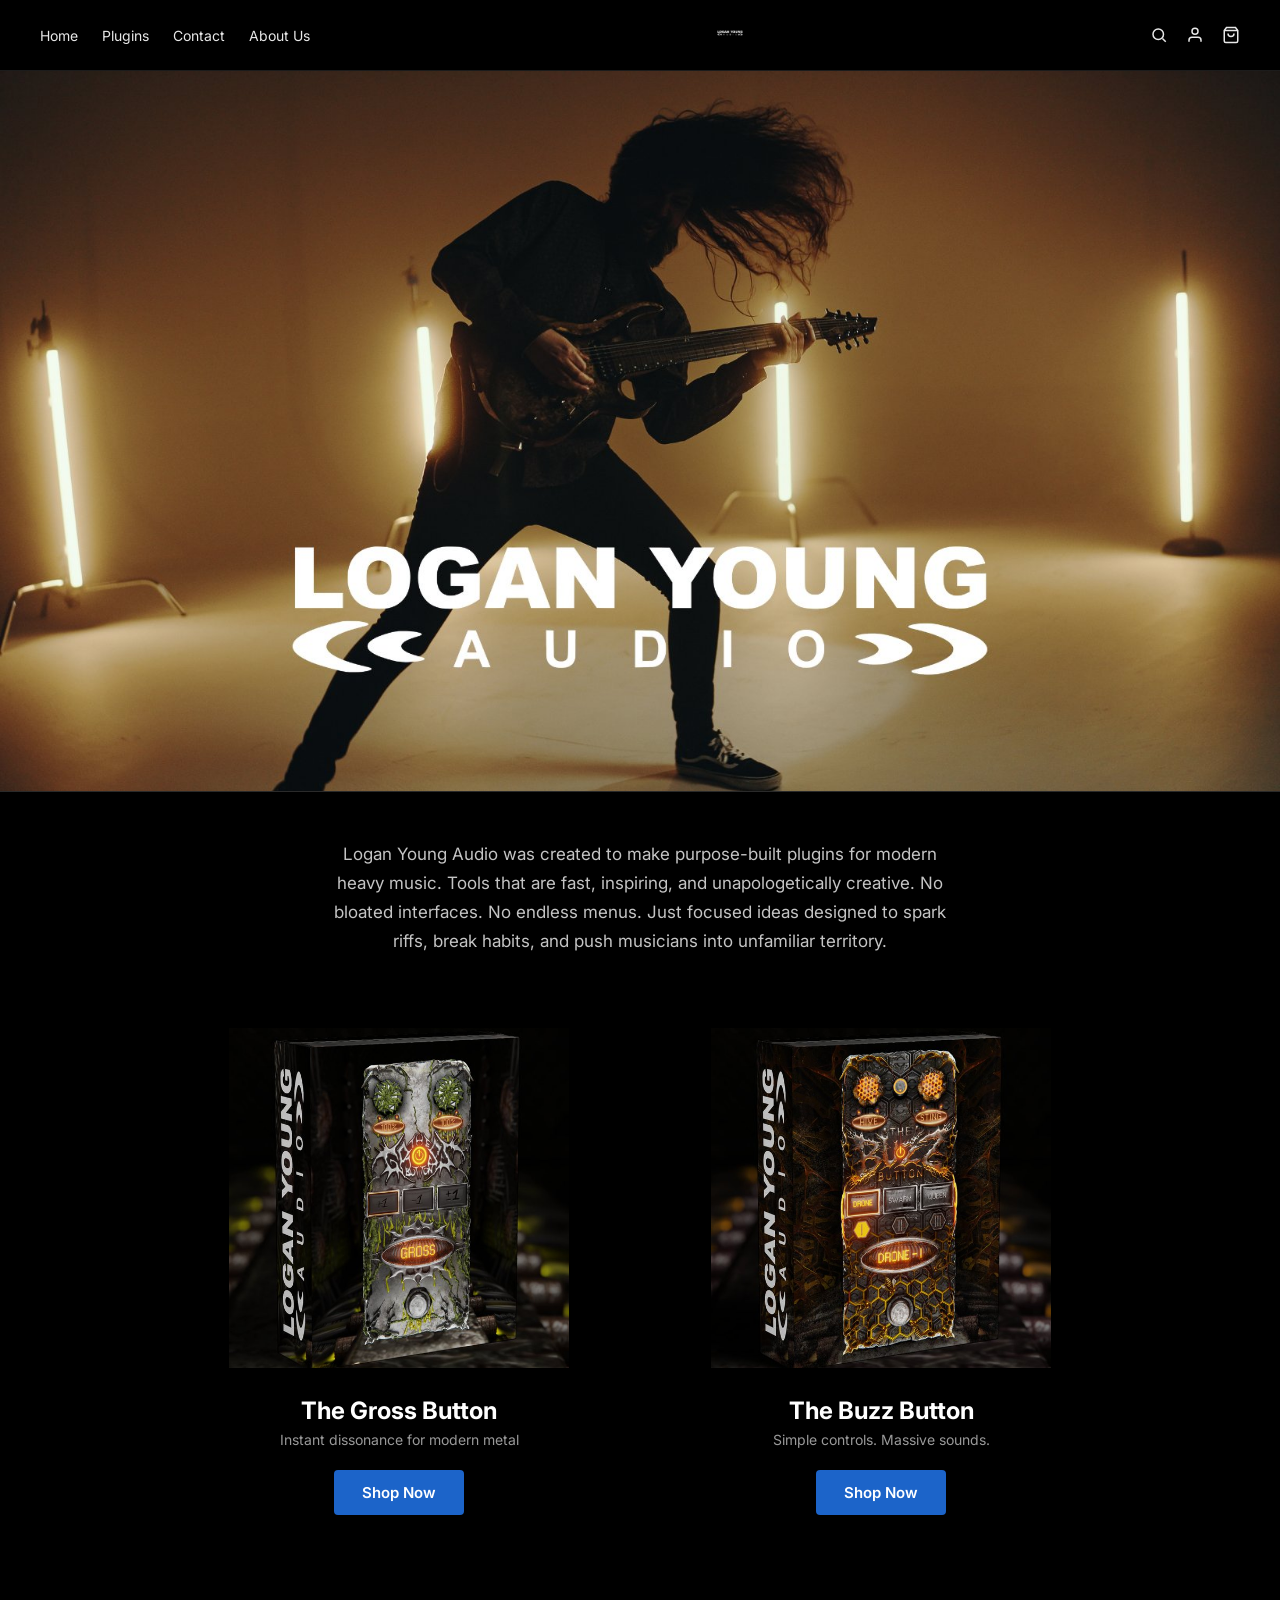
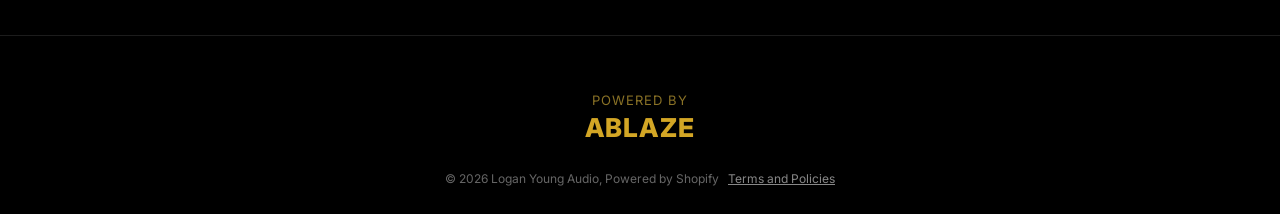
==== commit c8a93878: "Add files via upload" ====
--- a/v2/index.html
+++ b/v2/index.html
@@ -6,35 +6,7 @@
 <title>Logan Young Audio</title>
 <meta name="description" content="Logan Young Audio — independent audio software for modern heavy music. Shop The Gross Button and The Buzz Button.">
 <link rel="stylesheet" href="https://fonts.googleapis.com/css2?family=Inter:wght@400;500;600;700;800&display=swap">
-<style>
-  * { box-sizing: border-box; }
-  html, body { margin: 0; padding: 0; }
-  body {
-    font-family: 'Inter', -apple-system, 'Helvetica Neue', Arial, sans-serif;
-    background: #000000;
-    color: #f2f2f2;
-  }
-  a { color: inherit; text-decoration: none; }
-  .btn-blue {
-    display: inline-flex;
-    align-items: center;
-    justify-content: center;
-    padding: 13px 28px;
-    background: #1c64c9;
-    color: #ffffff;
-    font-weight: 600;
-    font-size: 15px;
-    border: none;
-    border-radius: 4px;
-  }
-  .product-tile { display: flex; flex-direction: column; align-items: center; text-align: center; text-decoration: none; }
-  .product-tile img { width: 100%; max-width: 340px; height: auto; display: block; }
-  .product-tile:hover img { opacity: 0.92; }
-  @media (max-width: 760px) {
-    .tile-grid { grid-template-columns: 1fr !important; }
-    .nav-links { display: none !important; }
-  }
-</style>
+<link rel="stylesheet" href="css/index.css">
 </head>
 <body>
 <div style="display: flex; flex-direction: column; width: 100%; min-height: 100vh; background: #000000;">
@@ -43,6 +15,7 @@
   <div style="display: flex; align-items: center; justify-content: space-between; padding: 20px 40px; border-bottom: 1px solid #1c1c1c;">
     <div class="nav-links" style="display: flex; gap: 24px; font-size: 14px; color: #e8e8e8;">
       <a href="index.html">Home</a>
+      <a href="plugins.html">Plugins</a>
       <a href="contact.html">Contact</a>
       <a href="about-us.html">About Us</a>
     </div>
@@ -54,9 +27,9 @@
     </div>
   </div>
 
-  <!-- HERO IMAGE (full width, scales with viewport) -->
-  <div style="width: 100%; aspect-ratio: 3 / 1; background: #141414; border-bottom: 1px solid #2a2a2a; display: flex; align-items: center; justify-content: center;">
-    <span style="font-size: 13px; letter-spacing: 0.08em; color: #666666;">IMAGE PLACEHOLDER</span>
+  <!-- HERO IMAGE (full width, shorter container, image never trimmed) -->
+  <div style="width: 100%; aspect-ratio: 1640 / 924; border-bottom: 1px solid #2a2a2a; overflow: hidden;">
+    <img src="images/landing-hero.jpg" alt="Logan Young Audio" style="width: 100%; height: 100%; object-fit: cover; display: block;">
   </div>
 
   <!-- HERO TEXT -->
--- a/v2/css/index.css
+++ b/v2/css/index.css
@@ -0,0 +1,27 @@
+* { box-sizing: border-box; }
+html, body { margin: 0; padding: 0; }
+body {
+  font-family: 'Inter', -apple-system, 'Helvetica Neue', Arial, sans-serif;
+  background: #000000;
+  color: #f2f2f2;
+}
+a { color: inherit; text-decoration: none; }
+.btn-blue {
+  display: inline-flex;
+  align-items: center;
+  justify-content: center;
+  padding: 13px 28px;
+  background: #1c64c9;
+  color: #ffffff;
+  font-weight: 600;
+  font-size: 15px;
+  border: none;
+  border-radius: 4px;
+}
+.product-tile { display: flex; flex-direction: column; align-items: center; text-align: center; text-decoration: none; }
+.product-tile img { width: 100%; max-width: 340px; height: auto; display: block; }
+.product-tile:hover img { opacity: 0.92; }
+@media (max-width: 760px) {
+  .tile-grid { grid-template-columns: 1fr !important; }
+  .nav-links { display: none !important; }
+}
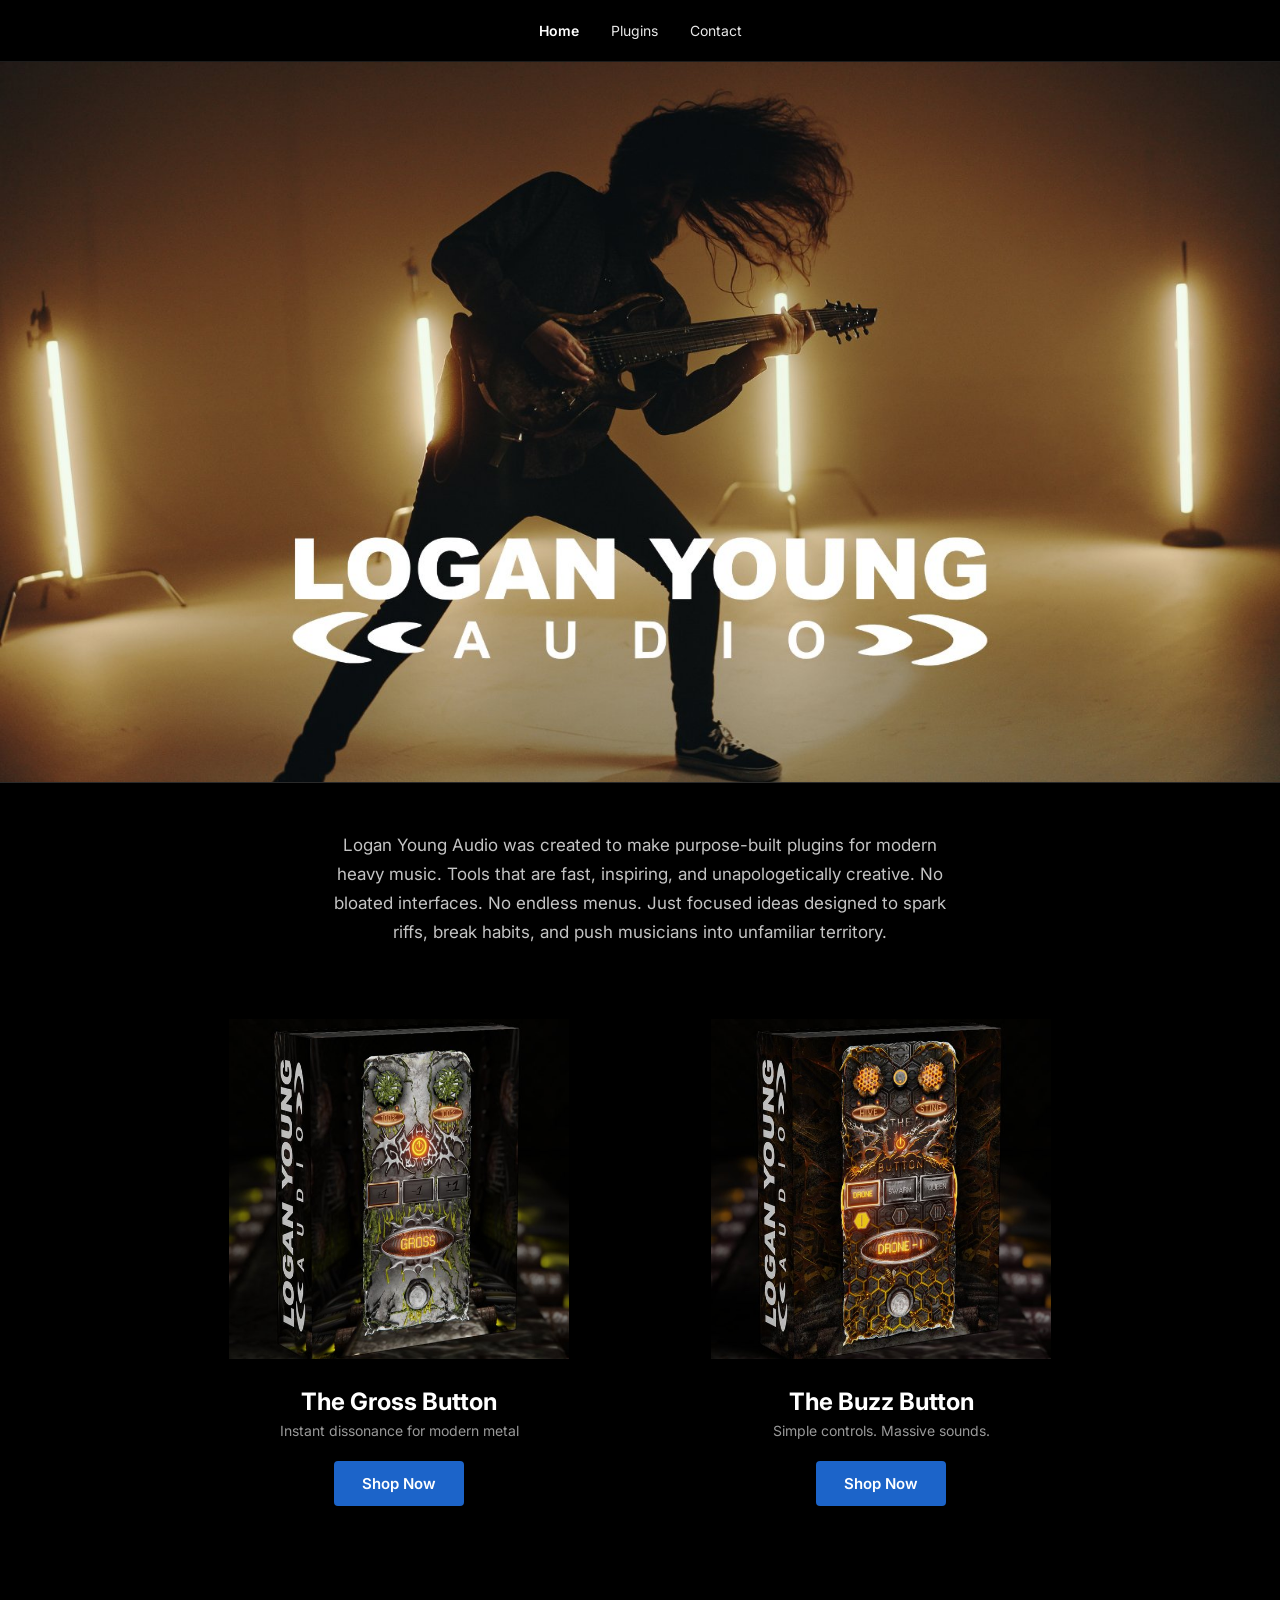
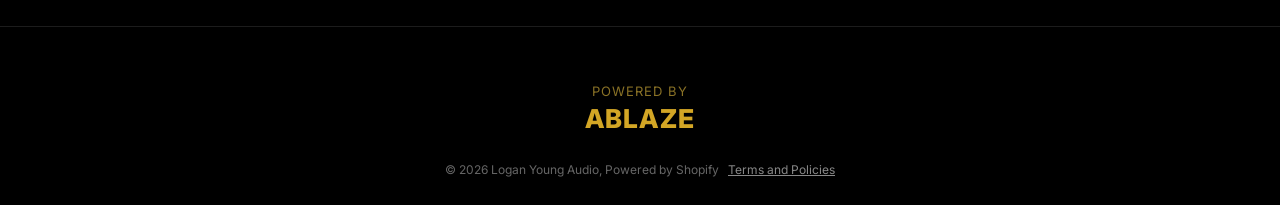
==== commit c4efe8d2: "Add files via upload" ====
--- a/v2/index.html
+++ b/v2/index.html
@@ -12,18 +12,11 @@
 <div style="display: flex; flex-direction: column; width: 100%; min-height: 100vh; background: #000000;">
 
   <!-- NAV -->
-  <div style="display: flex; align-items: center; justify-content: space-between; padding: 20px 40px; border-bottom: 1px solid #1c1c1c;">
-    <div class="nav-links" style="display: flex; gap: 24px; font-size: 14px; color: #e8e8e8;">
-      <a href="index.html">Home</a>
+  <div style="display: flex; align-items: center; justify-content: center; padding: 22px 40px; border-bottom: 1px solid #1c1c1c;">
+    <div class="nav-links" style="display: flex; gap: 32px; font-size: 14px; color: #e8e8e8;">
+      <a href="index.html" style="color: #ffffff; font-weight: 600;">Home</a>
       <a href="plugins.html">Plugins</a>
       <a href="contact.html">Contact</a>
-      <a href="about-us.html">About Us</a>
-    </div>
-    <a href="index.html"><img src="images/logo-white.png" alt="Logan Young Audio" style="height: 26px; width: auto;"></a>
-    <div style="display: flex; gap: 18px; color: #e8e8e8;">
-      <svg width="18" height="18" viewBox="0 0 24 24" fill="none" stroke="currentColor" stroke-width="2"><circle cx="11" cy="11" r="7"></circle><line x1="21" y1="21" x2="16.65" y2="16.65"></line></svg>
-      <svg width="18" height="18" viewBox="0 0 24 24" fill="none" stroke="currentColor" stroke-width="2"><path d="M20 21v-2a4 4 0 0 0-4-4H8a4 4 0 0 0-4 4v2"></path><circle cx="12" cy="7" r="4"></circle></svg>
-      <svg width="18" height="18" viewBox="0 0 24 24" fill="none" stroke="currentColor" stroke-width="2"><path d="M6 2 3 6v14a2 2 0 0 0 2 2h14a2 2 0 0 0 2-2V6l-3-4Z"></path><path d="M3 6h18"></path><path d="M16 10a4 4 0 0 1-8 0"></path></svg>
     </div>
   </div>
 
--- a/v2/css/index.css
+++ b/v2/css/index.css
@@ -23,5 +23,5 @@
 .product-tile:hover img { opacity: 0.92; }
 @media (max-width: 760px) {
   .tile-grid { grid-template-columns: 1fr !important; }
-  .nav-links { display: none !important; }
+  .nav-links { flex-wrap: wrap; }
 }
